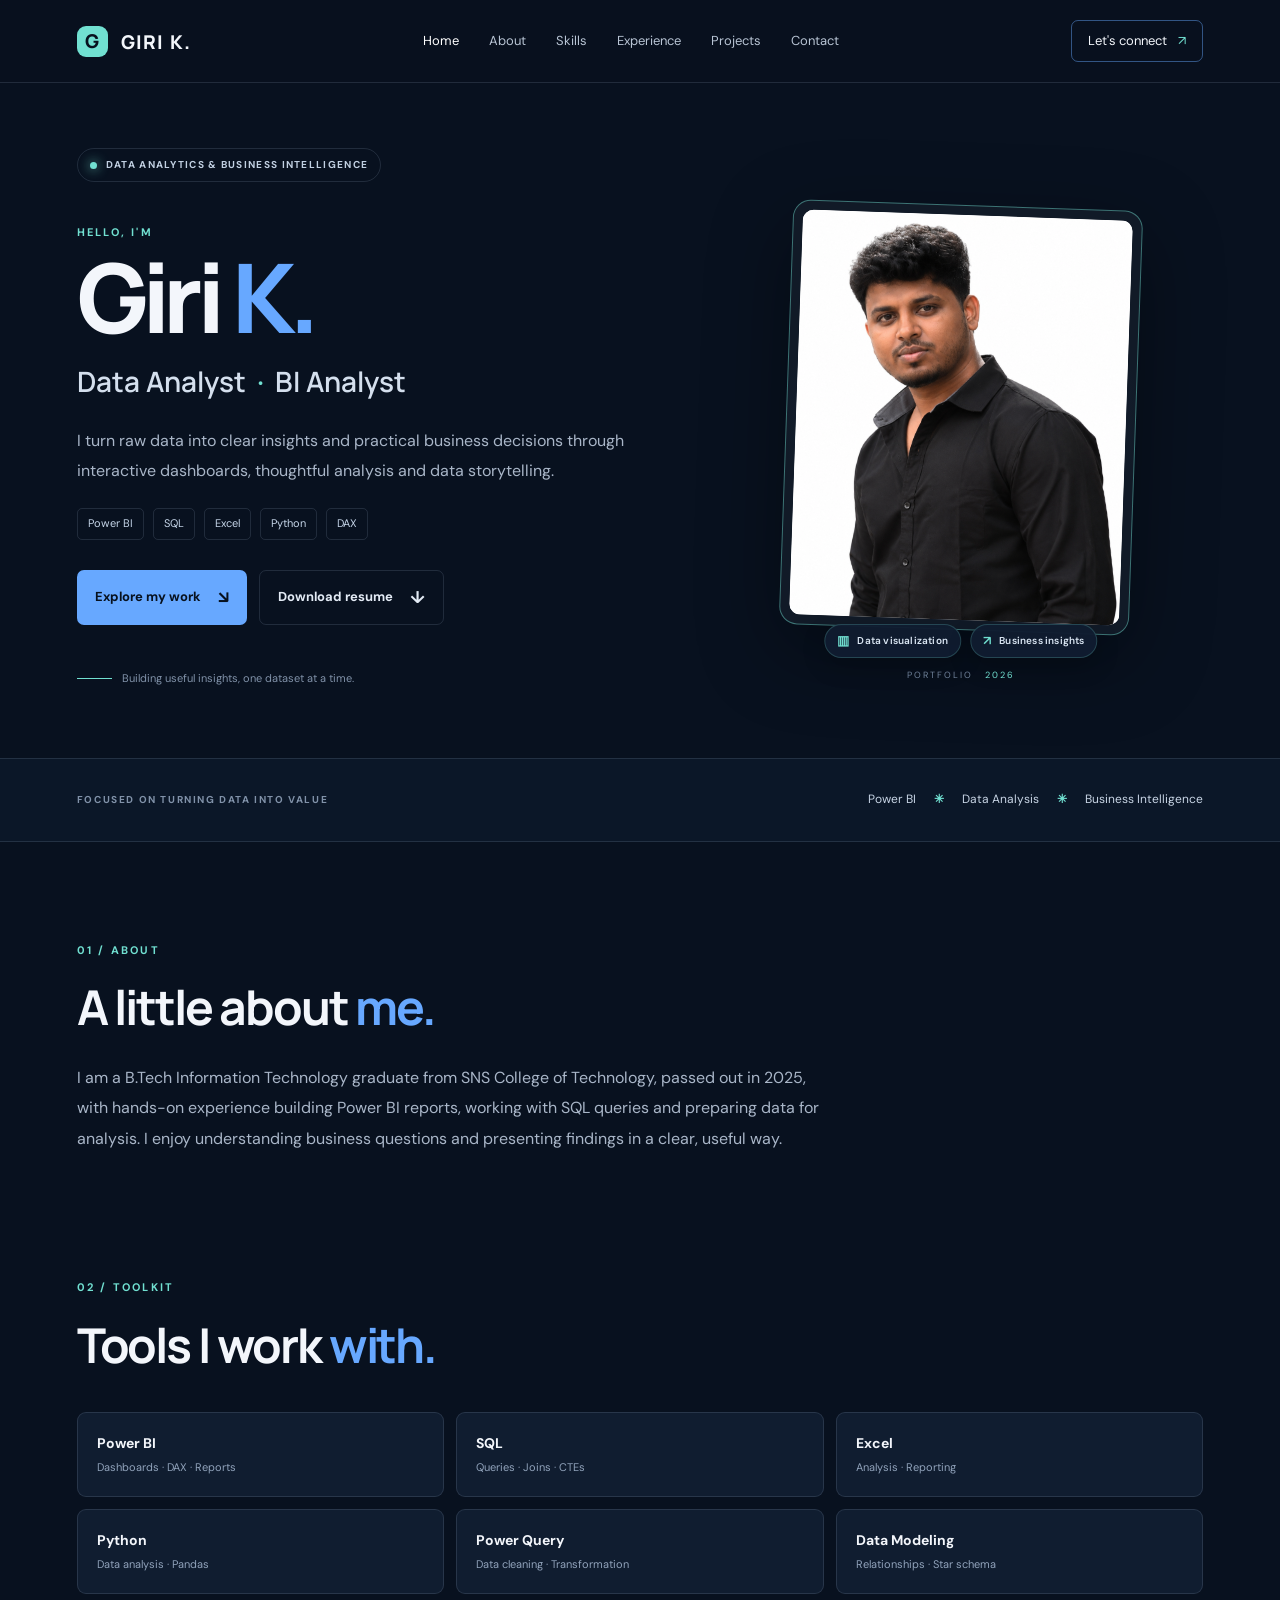
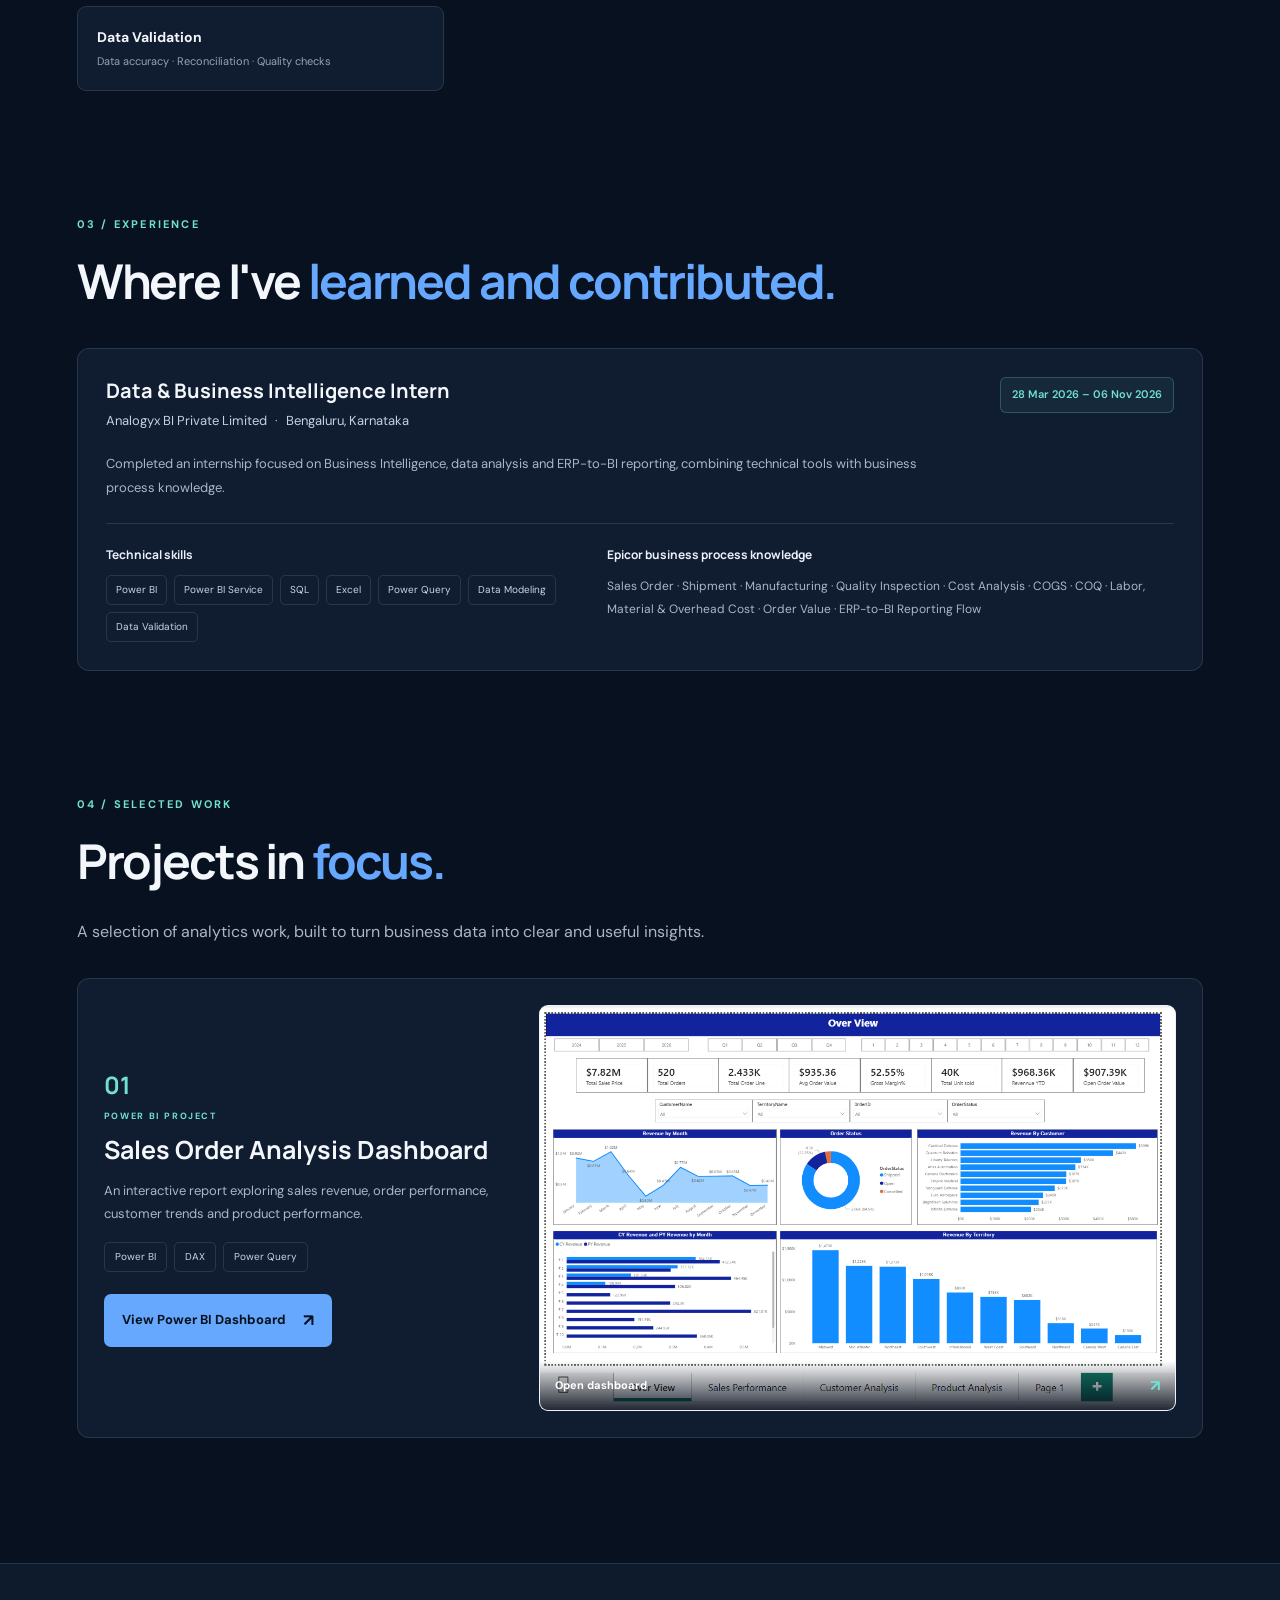
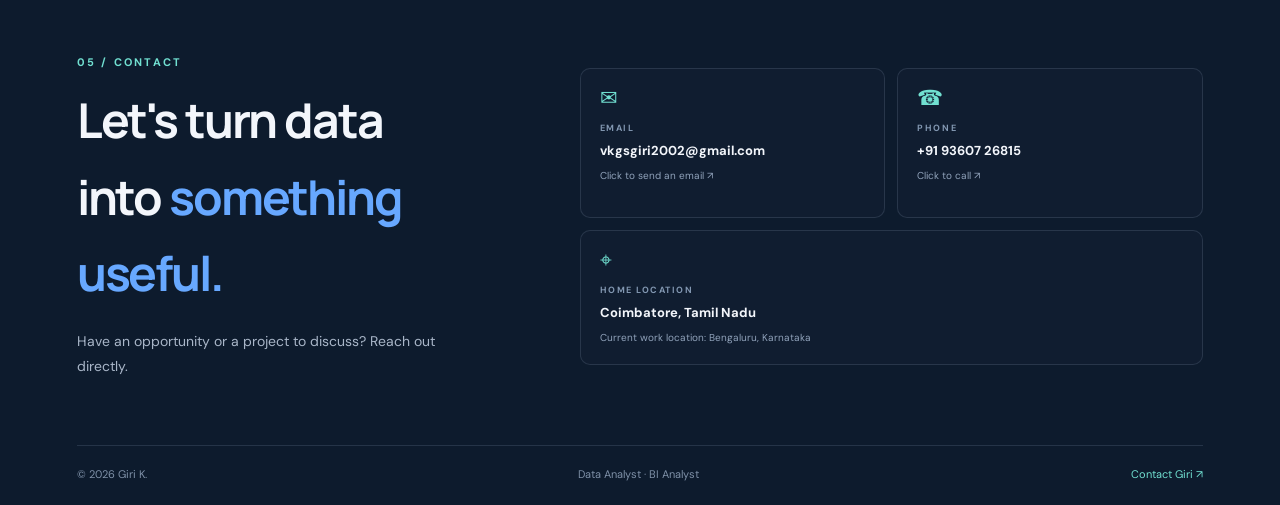
==== index.html @ 34b18a04 "Add files via upload" ====
<!DOCTYPE html>
<html lang="en">
<head>
  <meta charset="UTF-8">
  <meta name="viewport" content="width=device-width, initial-scale=1.0">
  <meta name="description" content="Giri K. — Data Analyst and BI Analyst portfolio featuring Power BI, SQL, Excel and data analytics projects.">
  <title>Giri K. | Data Analyst & BI Analyst</title>
  <link rel="preconnect" href="https://fonts.googleapis.com">
  <link rel="preconnect" href="https://fonts.gstatic.com" crossorigin>
  <link href="https://fonts.googleapis.com/css2?family=DM+Sans:wght@400;500;600;700&family=Manrope:wght@400;500;600;700;800&display=swap" rel="stylesheet">
  <link rel="stylesheet" href="style.css">
</head>
<body>
  <header class="site-header">
    <nav class="nav container" aria-label="Main navigation">
      <a class="brand" href="#home" aria-label="Giri K home"><span>G</span> GIRI K.</a>
      <div class="nav-links">
        <a class="active" href="#home">Home</a>
        <a href="#about">About</a>
        <a href="#skills">Skills</a>
        <a href="#experience">Experience</a>
        <a href="#projects">Projects</a>
        <a href="#contact">Contact</a>
      </div>
      <a class="nav-cta" href="#contact">Let's connect <span>↗</span></a>
    </nav>
  </header>

  <main>
    <section class="hero container" id="home">
      <div class="hero-copy">
        <div class="availability"><span class="status-dot"></span> DATA ANALYTICS & BUSINESS INTELLIGENCE</div>
        <p class="eyebrow">HELLO, I'M</p>
        <h1>Giri <span>K.</span></h1>
        <h2>Data Analyst <i>·</i> BI Analyst</h2>
        <p class="hero-description">
          I turn raw data into clear insights and practical business decisions
          through interactive dashboards, thoughtful analysis and data storytelling.
        </p>
        <div class="hero-tags" aria-label="Core skills">
          <span>Power BI</span><span>SQL</span><span>Excel</span><span>Python</span><span>DAX</span>
        </div>
        <div class="hero-actions">
          <a class="button button-primary" href="#projects">Explore my work <span>↘</span></a>
          <a class="button button-secondary" href="resume/Giri_K_Data_Analyst_Resume.pdf" download>Download resume <span>↓</span></a>
        </div>
        <div class="hero-footnote">
          <span class="footnote-line"></span>
          <span>Building useful insights, one dataset at a time.</span>
        </div>
      </div>

      <div class="hero-visual">
        <div class="visual-glow"></div>
        <div class="photo-frame">
          <img src="images/giri.png" alt="Portrait of Giri K.">
        </div>
        <div class="visual-highlights" aria-label="Portfolio focus areas">
          <span class="highlight-chip"><span class="highlight-mark">▥</span> Data visualization</span>
          <span class="highlight-chip"><span class="highlight-mark">↗</span> Business insights</span>
        </div>
        <div class="visual-caption">PORTFOLIO <span>2026</span></div>
      </div>
    </section>

    <section class="intro-strip">
      <div class="container strip-inner">
        <p>FOCUSED ON TURNING DATA INTO VALUE</p>
        <div><span>Power BI</span><b>✳</b><span>Data Analysis</span><b>✳</b><span>Business Intelligence</span></div>
      </div>
    </section>

    <section class="content-section container" id="about">
      <p class="section-kicker">01 / ABOUT</p>
      <h2>A little about <span>me.</span></h2>
      <p class="section-lead">I am a B.Tech Information Technology graduate from SNS College of Technology, passed out in 2025, with hands-on experience building Power BI reports, working with SQL queries and preparing data for analysis. I enjoy understanding business questions and presenting findings in a clear, useful way.</p>
    </section>

    <section class="content-section container" id="skills">
      <p class="section-kicker">02 / TOOLKIT</p>
      <h2>Tools I work <span>with.</span></h2>
      <div class="skill-grid">
        <div class="skill-item"><strong>Power BI</strong><small>Dashboards · DAX · Reports</small></div>
        <div class="skill-item"><strong>SQL</strong><small>Queries · Joins · CTEs</small></div>
        <div class="skill-item"><strong>Excel</strong><small>Analysis · Reporting</small></div>
        <div class="skill-item"><strong>Python</strong><small>Data analysis · Pandas</small></div>
        <div class="skill-item"><strong>Power Query</strong><small>Data cleaning · Transformation</small></div>
        <div class="skill-item"><strong>Data Modeling</strong><small>Relationships · Star schema</small></div>
        <div class="skill-item"><strong>Data Validation</strong><small>Data accuracy · Reconciliation · Quality checks</small></div>
      </div>
    </section>

    <section class="content-section container" id="experience">
      <p class="section-kicker">03 / EXPERIENCE</p>
      <h2>Where I've <span>learned and contributed.</span></h2>
      <article class="experience-card">
        <div class="experience-topline">
          <div>
            <h3>Data &amp; Business Intelligence Intern</h3>
            <p class="experience-company">Analogyx BI Private Limited <span>·</span> Bengaluru, Karnataka</p>
          </div>
          <span class="experience-period">28 Mar 2026 – 06 Nov 2026</span>
        </div>
        <p class="experience-summary">Completed an internship focused on Business Intelligence, data analysis and ERP-to-BI reporting, combining technical tools with business process knowledge.</p>
        <div class="experience-columns">
          <div>
            <h4>Technical skills</h4>
            <div class="experience-tags">
              <span>Power BI</span><span>Power BI Service</span><span>SQL</span><span>Excel</span><span>Power Query</span><span>Data Modeling</span><span>Data Validation</span>
            </div>
          </div>
          <div>
            <h4>Epicor business process knowledge</h4>
            <p class="experience-processes">Sales Order · Shipment · Manufacturing · Quality Inspection · Cost Analysis · COGS · COQ · Labor, Material &amp; Overhead Cost · Order Value · ERP-to-BI Reporting Flow</p>
          </div>
        </div>
      </article>
    </section>

    <section class="content-section container" id="projects">
      <p class="section-kicker">04 / SELECTED WORK</p>
      <h2>Projects in <span>focus.</span></h2>
      <p class="section-lead">A selection of analytics work, built to turn business data into clear and useful insights.</p>
      <article class="project-feature">
        <div class="project-feature-copy">
          <div class="project-number">01</div>
          <p class="project-type">POWER BI PROJECT</p>
          <h3>Sales Order Analysis Dashboard</h3>
          <p class="project-description">An interactive report exploring sales revenue, order performance, customer trends and product performance.</p>
          <div class="project-tools">
            <span>Power BI</span><span>DAX</span><span>Power Query</span>
          </div>
          <a class="button button-primary project-view-link" href="https://app.powerbi.com/links/7Fq2mDviRM?ctid=79bf2592-3f02-441c-97cf-c85861d8311c&pbi_source=linkShare&bookmarkGuid=4b31fffd-d233-483e-bc45-2722d0c9060a" target="_blank" rel="noopener noreferrer">
            View Power BI Dashboard <span>↗</span>
          </a>
        </div>
        <a class="project-preview" href="https://app.powerbi.com/links/7Fq2mDviRM?ctid=79bf2592-3f02-441c-97cf-c85861d8311c&pbi_source=linkShare&bookmarkGuid=4b31fffd-d233-483e-bc45-2722d0c9060a" target="_blank" rel="noopener noreferrer" aria-label="Open Sales Order Analysis Power BI dashboard">
          <img src="images/sales-order-dashboard.png" alt="Preview of the Sales Order Analysis Power BI dashboard">
          <span class="preview-overlay">Open dashboard <span>↗</span></span>
        </a>
      </article>
    </section>

    <section class="contact-section" id="contact">
      <div class="container contact-inner">
        <div class="contact-heading">
          <p class="section-kicker">05 / CONTACT</p>
          <h2>Let's turn data<br>into <span>something useful.</span></h2>
          <p class="contact-intro">Have an opportunity or a project to discuss? Reach out directly.</p>
        </div>
        <div class="contact-grid">
          <a class="contact-card" href="mailto:vkgsgiri2002@gmail.com">
            <span class="contact-icon">✉</span>
            <span class="contact-label">EMAIL</span>
            <strong>vkgsgiri2002@gmail.com</strong>
            <small>Click to send an email ↗</small>
          </a>
          <a class="contact-card" href="tel:+919360726815">
            <span class="contact-icon">☎</span>
            <span class="contact-label">PHONE</span>
            <strong>+91 93607 26815</strong>
            <small>Click to call ↗</small>
          </a>
          <div class="contact-card location-card">
            <span class="contact-icon">⌖</span>
            <span class="contact-label">HOME LOCATION</span>
            <strong>Coimbatore, Tamil Nadu</strong>
            <small>Current work location: Bengaluru, Karnataka</small>
          </div>
        </div>
      </div>
      <footer class="container footer">
        <span>© 2026 Giri K.</span>
        <span>Data Analyst · BI Analyst</span>
        <a href="mailto:vkgsgiri2002@gmail.com">Contact Giri ↗</a>
      </footer>
    </section>
  </main>
  <script src="script.js"></script>
</body>
</html>
---- style.css ----
* { margin: 0; padding: 0; box-sizing: border-box; }
:root {
  --bg: #08111f; --panel: #101d30; --text: #f3f6fb; --muted: #a9b6c8;
  --blue: #67a8ff; --cyan: #71e0d1; --line: rgba(181,202,231,.14);
}
html { scroll-behavior: smooth; }
body { font-family: "DM Sans", sans-serif; background: var(--bg); color: var(--text); line-height: 1.6; }
a { color: inherit; text-decoration: none; }
.container { width: min(1160px, 88%); margin: 0 auto; }
.site-header { border-bottom: 1px solid var(--line); background: rgba(8,17,31,.92); position: relative; z-index: 5; }
.nav { min-height: 82px; display: flex; align-items: center; justify-content: space-between; gap: 24px; }
.brand { font: 800 19px "Manrope", sans-serif; letter-spacing: .06em; white-space: nowrap; }
.brand span { display: inline-grid; place-items: center; width: 31px; height: 31px; margin-right: 8px; border-radius: 9px; color: #07111e; background: var(--cyan); }
.nav-links { display: flex; gap: 30px; align-items: center; }
.nav-links a { color: #b8c4d4; font-size: 13px; transition: color .2s; }
.nav-links a:hover, .nav-links .active { color: white; }
.nav-cta { border: 1px solid rgba(103,168,255,.45); padding: 10px 16px; border-radius: 7px; font-size: 13px; }
.nav-cta span { color: var(--cyan); margin-left: 8px; }
.hero { min-height: 650px; display: grid; grid-template-columns: 1.1fr .9fr; align-items: center; gap: 50px; padding-top: 65px; padding-bottom: 70px; }
.availability { display: inline-flex; align-items: center; gap: 9px; border: 1px solid var(--line); color: #c1d0e2; padding: 8px 12px; border-radius: 30px; font-size: 10px; letter-spacing: .13em; font-weight: 700; }
.status-dot { width: 7px; height: 7px; border-radius: 50%; background: var(--cyan); box-shadow: 0 0 12px var(--cyan); }
.eyebrow, .section-kicker { color: var(--cyan); font-size: 11px; font-weight: 700; letter-spacing: .2em; }
.eyebrow { margin-top: 42px; margin-bottom: 4px; }
h1, h2, h3 { font-family: "Manrope", sans-serif; }
.hero h1 { font-size: clamp(58px, 8vw, 96px); line-height: 1.06; letter-spacing: -.065em; font-weight: 800; }
.hero h1 span, .content-section h2 span, .contact-inner h2 span { color: var(--blue); }
.hero-copy > h2 { color: #d4dfed; font-size: clamp(20px, 2.6vw, 28px); font-weight: 600; margin-top: 12px; }
.hero-copy > h2 i { color: var(--cyan); font-style: normal; padding: 0 5px; }
.hero-description { max-width: 550px; color: var(--muted); font-size: 16px; margin-top: 22px; line-height: 1.85; }
.hero-tags { display: flex; flex-wrap: wrap; gap: 9px; margin-top: 23px; }
.hero-tags span, .project-tools span { color: #c5d5e8; border: 1px solid var(--line); border-radius: 5px; padding: 6px 10px; font-size: 11px; }
.hero-actions { display: flex; flex-wrap: wrap; gap: 12px; margin-top: 30px; }
.button { display: inline-flex; align-items: center; gap: 17px; padding: 13px 18px; border-radius: 7px; font-size: 13px; font-weight: 700; transition: transform .2s, background .2s; }
.button:hover { transform: translateY(-2px); }
.button-primary { background: var(--blue); color: #07111e; }
.button-primary:hover { background: #8bbcff; }
.button-secondary { border: 1px solid var(--line); color: #e3ebf5; }
.button span { font-size: 17px; }
.hero-footnote { display: flex; align-items: center; gap: 10px; color: #8192a9; font-size: 11px; margin-top: 45px; }
.footnote-line { width: 35px; height: 1px; background: var(--cyan); }
.hero-visual { min-height: 480px; position: relative; display: grid; place-items: center; }
.visual-glow { position: absolute; width: 360px; height: 360px; border-radius: 50%; background: radial-gradient(circle, rgba(54,125,210,.25), rgba(54,125,210,0) 70%); }
.photo-frame { position: relative; width: min(350px, 75%); height: 425px; border: 1px solid rgba(113,224,209,.45); border-radius: 18px; padding: 9px; background: rgba(255,255,255,.04); box-shadow: 0 25px 80px rgba(0,0,0,.38); transform: rotate(2deg); }
.photo-frame img { width: 100%; height: 100%; object-fit: cover; object-position: center top; border-radius: 11px; display: block; background: white; }
.floating-card { position: absolute; display: flex; align-items: center; gap: 11px; padding: 13px 15px; border: 1px solid rgba(174,201,233,.2); border-radius: 10px; background: #122239; box-shadow: 0 15px 40px rgba(0,0,0,.3); }
.floating-card strong, .floating-card small { display: block; }
.floating-card strong { font-size: 11px; }
.floating-card small { color: #91a3bb; font-size: 9px; margin-top: 2px; }
.card-top { top: 66px; left: -2px; }
.card-bottom { right: -5px; bottom: 65px; }
.mini-icon { color: var(--cyan); font-size: 24px; }
.mini-bars { height: 28px; display: flex; align-items: end; gap: 3px; }
.mini-bars i { width: 5px; border-radius: 2px; background: var(--cyan); }
.mini-bars i:nth-child(1) { height: 12px; }.mini-bars i:nth-child(2) { height: 20px; }.mini-bars i:nth-child(3) { height: 16px; }.mini-bars i:nth-child(4) { height: 27px; }
.visual-caption { position: absolute; bottom: 8px; color: #71839b; font-size: 9px; letter-spacing: .22em; }
.visual-caption span { color: var(--cyan); margin-left: 8px; }
.intro-strip { border-top: 1px solid var(--line); border-bottom: 1px solid var(--line); background: #0b1728; }
.strip-inner { min-height: 82px; display: flex; justify-content: space-between; align-items: center; gap: 20px; }
.strip-inner p { color: #8192a9; font-size: 10px; letter-spacing: .16em; font-weight: 700; }
.strip-inner div { display: flex; align-items: center; gap: 18px; color: #c8d5e5; font-size: 12px; }
.strip-inner b { color: var(--cyan); font-size: 12px; }
.content-section { padding-top: 100px; padding-bottom: 25px; }
.content-section h2, .contact-inner h2 { font-size: clamp(32px, 4vw, 48px); letter-spacing: -.045em; margin-top: 10px; }
.section-lead { color: var(--muted); max-width: 760px; margin-top: 17px; line-height: 1.9; }
.skill-grid { display: grid; grid-template-columns: repeat(3, 1fr); gap: 12px; margin-top: 28px; }
.skill-item { background: var(--panel); border: 1px solid var(--line); border-radius: 9px; padding: 19px; }
.skill-item strong, .skill-item small { display: block; }
.skill-item strong { font-size: 14px; }.skill-item small { color: #91a3bb; font-size: 11px; margin-top: 5px; }
.project-placeholder { display: grid; grid-template-columns: 55px 1fr 30px; align-items: center; gap: 18px; margin-top: 28px; padding: 24px; background: var(--panel); border: 1px solid var(--line); border-radius: 11px; }
.project-number { color: var(--cyan); font: 700 22px "Manrope"; }
.project-placeholder h3 { font-size: 18px; }.project-placeholder p { color: var(--muted); font-size: 13px; margin-top: 7px; }
.project-tools { display: flex; flex-wrap: wrap; gap: 7px; margin-top: 14px; }.project-tools span { font-size: 10px; }
.project-arrow { color: var(--cyan); font-size: 24px; }
.contact-section { margin-top: 100px; background: #0d1b2d; border-top: 1px solid var(--line); }
.contact-inner { min-height: 260px; display: flex; justify-content: space-between; align-items: center; gap: 25px; }
.footer { display: flex; justify-content: space-between; border-top: 1px solid var(--line); padding-top: 20px; padding-bottom: 22px; color: #7f91a8; font-size: 11px; }
@media (max-width: 800px) {
  .nav { flex-wrap: wrap; padding-top: 17px; padding-bottom: 17px; }
  .nav-links { order: 3; width: 100%; justify-content: space-between; gap: 12px; }
  .nav-links a { font-size: 12px; }
  .hero { grid-template-columns: 1fr; padding-top: 48px; gap: 15px; }
  .hero-visual { min-height: 450px; }
  .card-top { left: 3%; }.card-bottom { right: 2%; }
  .strip-inner { align-items: flex-start; flex-direction: column; justify-content: center; padding-top: 18px; padding-bottom: 18px; }
  .strip-inner div { flex-wrap: wrap; gap: 10px; }
  .skill-grid { grid-template-columns: repeat(2, 1fr); }
  .contact-inner { align-items: flex-start; flex-direction: column; justify-content: center; padding-top: 55px; padding-bottom: 55px; }
}
@media (max-width: 480px) {
  .container { width: 90%; }
  .nav-cta { display: none; }
  .hero h1 { font-size: 58px; }
  .hero-visual { min-height: 390px; }
  .photo-frame { height: 350px; width: 72%; }
  .floating-card { padding: 10px; }
  .card-top { top: 30px; }.card-bottom { bottom: 35px; }
  .skill-grid { grid-template-columns: 1fr; }
  .project-placeholder { grid-template-columns: 35px 1fr; padding: 17px; }
  .project-arrow { display: none; }
  .footer { gap: 10px; flex-direction: column; }
}

.project-view-link { margin-top: 18px; }
.access-note { color: #91a3bb; font-size: 10px; margin-top: 9px; }
.project-arrow { text-decoration: none; }

/* Cleaner profile highlights: small, balanced chips below the portrait */
.floating-card, .card-top, .card-bottom, .mini-icon, .mini-bars { display: none; }
.visual-highlights {
  position: absolute;
  left: 50%;
  bottom: 0;
  transform: translateX(-50%);
  display: flex;
  justify-content: center;
  flex-wrap: wrap;
  gap: 9px;
  width: max-content;
  max-width: 100%;
}
.highlight-chip {
  display: inline-flex;
  align-items: center;
  gap: 8px;
  padding: 8px 12px;
  border: 1px solid rgba(113,224,209,.22);
  border-radius: 999px;
  background: rgba(16,29,48,.96);
  color: #dce8f5;
  font-size: 10px;
  font-weight: 600;
  letter-spacing: .02em;
  box-shadow: 0 8px 24px rgba(0,0,0,.18);
  white-space: nowrap;
}
.highlight-mark { color: var(--cyan); font-size: 13px; line-height: 1; }
.visual-caption { bottom: -25px; }
@media (max-width: 800px) {
  .hero-visual { padding-bottom: 38px; }
  .visual-highlights { bottom: 2px; }
  .visual-caption { bottom: -25px; }
}
@media (max-width: 480px) {
  .visual-highlights { gap: 6px; }
  .highlight-chip { font-size: 9px; padding: 7px 9px; }
}


/* Contact details: prominent, directly actionable contact options */
.contact-section { padding-top: 18px; }
.contact-inner {
  min-height: auto;
  display: grid;
  grid-template-columns: .85fr 1.15fr;
  align-items: center;
  gap: 42px;
  padding-top: 72px;
  padding-bottom: 65px;
}
.contact-intro { color: var(--muted); font-size: 14px; line-height: 1.8; margin-top: 17px; max-width: 360px; }
.contact-grid { display: grid; grid-template-columns: 1fr 1fr; gap: 12px; }
.contact-card {
  display: flex;
  flex-direction: column;
  align-items: flex-start;
  min-width: 0;
  min-height: 150px;
  padding: 19px;
  background: var(--panel);
  border: 1px solid var(--line);
  border-radius: 10px;
  transition: border-color .2s, transform .2s, background .2s;
}
.contact-card:hover { border-color: rgba(113,224,209,.55); transform: translateY(-3px); background: #14243a; }
.contact-icon { color: var(--cyan); font-size: 21px; line-height: 1; margin-bottom: 12px; }
.contact-label { color: #8297b1; font-size: 9px; font-weight: 700; letter-spacing: .17em; }
.contact-card strong { color: var(--text); font-size: 13px; overflow-wrap: anywhere; margin-top: 5px; }
.contact-card small { color: #91a3bb; font-size: 10px; margin-top: 7px; line-height: 1.5; }
.location-card { grid-column: 1 / -1; min-height: 125px; }
.footer a { color: var(--cyan); }
@media (max-width: 800px) {
  .contact-inner { grid-template-columns: 1fr; gap: 28px; }
}
@media (max-width: 480px) {
  .contact-grid { grid-template-columns: 1fr; }
  .location-card { grid-column: auto; }
  .contact-card { min-height: 130px; }
}

/* Internship experience section */
.experience-card { margin-top:28px; padding:28px; background:var(--panel); border:1px solid var(--line); border-radius:12px; }
.experience-topline { display:flex; align-items:flex-start; justify-content:space-between; gap:20px; }
.experience-topline h3 { font-size:20px; line-height:1.35; }
.experience-company { color:#c3d1e2; font-size:13px; margin-top:7px; }
.experience-company span { color:var(--cyan); padding:0 5px; }
.experience-period { flex:0 0 auto; color:var(--cyan); border:1px solid rgba(113,224,209,.25); background:rgba(113,224,209,.06); border-radius:6px; padding:8px 11px; font-size:11px; font-weight:600; }
.experience-summary { color:var(--muted); font-size:13px; line-height:1.85; max-width:850px; margin-top:20px; }
.experience-columns { display:grid; grid-template-columns:1fr 1.2fr; gap:28px; border-top:1px solid var(--line); margin-top:23px; padding-top:22px; }
.experience-columns h4 { color:#eaf1fa; font:700 12px "Manrope",sans-serif; margin-bottom:12px; }
.experience-tags { display:flex; flex-wrap:wrap; gap:7px; }
.experience-tags span { color:#c5d5e8; border:1px solid var(--line); border-radius:5px; padding:6px 9px; font-size:10px; }
.experience-processes { color:var(--muted); font-size:12px; line-height:1.9; }
@media(max-width:700px) { .experience-card{padding:20px;} .experience-topline{flex-direction:column;} .experience-period{white-space:normal;} .experience-columns{grid-template-columns:1fr;gap:20px;} }

/* Featured Power BI project with dashboard preview on the right */
.project-feature {
  display: grid;
  grid-template-columns: minmax(280px, .78fr) minmax(0, 1.22fr);
  align-items: stretch;
  gap: 28px;
  margin-top: 30px;
  padding: 26px;
  background: var(--panel);
  border: 1px solid var(--line);
  border-radius: 12px;
}
.project-feature-copy { display: flex; flex-direction: column; align-items: flex-start; justify-content: center; min-width: 0; }
.project-feature-copy .project-number { font-size: 24px; margin-bottom: 8px; }
.project-type { color: var(--cyan); font-size: 9px; font-weight: 700; letter-spacing: .18em; margin-bottom: 9px; }
.project-feature-copy h3 { font-size: clamp(19px, 2vw, 25px); line-height: 1.35; }
.project-description { color: var(--muted); font-size: 13px; line-height: 1.8; margin-top: 12px; }
.project-feature .project-tools { margin-top: 17px; }
.project-view-link { margin-top: 22px; }
.project-preview {
  position: relative;
  display: block;
  min-width: 0;
  overflow: hidden;
  align-self: center;
  border: 1px solid rgba(174,201,233,.22);
  border-radius: 9px;
  background: #fff;
}
.project-preview img {
  display: block;
  width: 100%;
  aspect-ratio: 1.57 / 1;
  object-fit: cover;
  object-position: center;
  transition: transform .35s ease;
}
.project-preview:hover img { transform: scale(1.035); }
.preview-overlay {
  position: absolute;
  inset: auto 0 0 0;
  display: flex;
  justify-content: space-between;
  align-items: center;
  padding: 12px 15px;
  color: #fff;
  font-size: 11px;
  font-weight: 700;
  background: linear-gradient(transparent, rgba(4,12,25,.88));
}
.preview-overlay span { color: var(--cyan); font-size: 16px; }
@media (max-width: 800px) {
  .project-feature { grid-template-columns: 1fr; }
  .project-preview { grid-row: 1; }
}
@media (max-width: 480px) {
  .project-feature { padding: 17px; gap: 22px; }
}
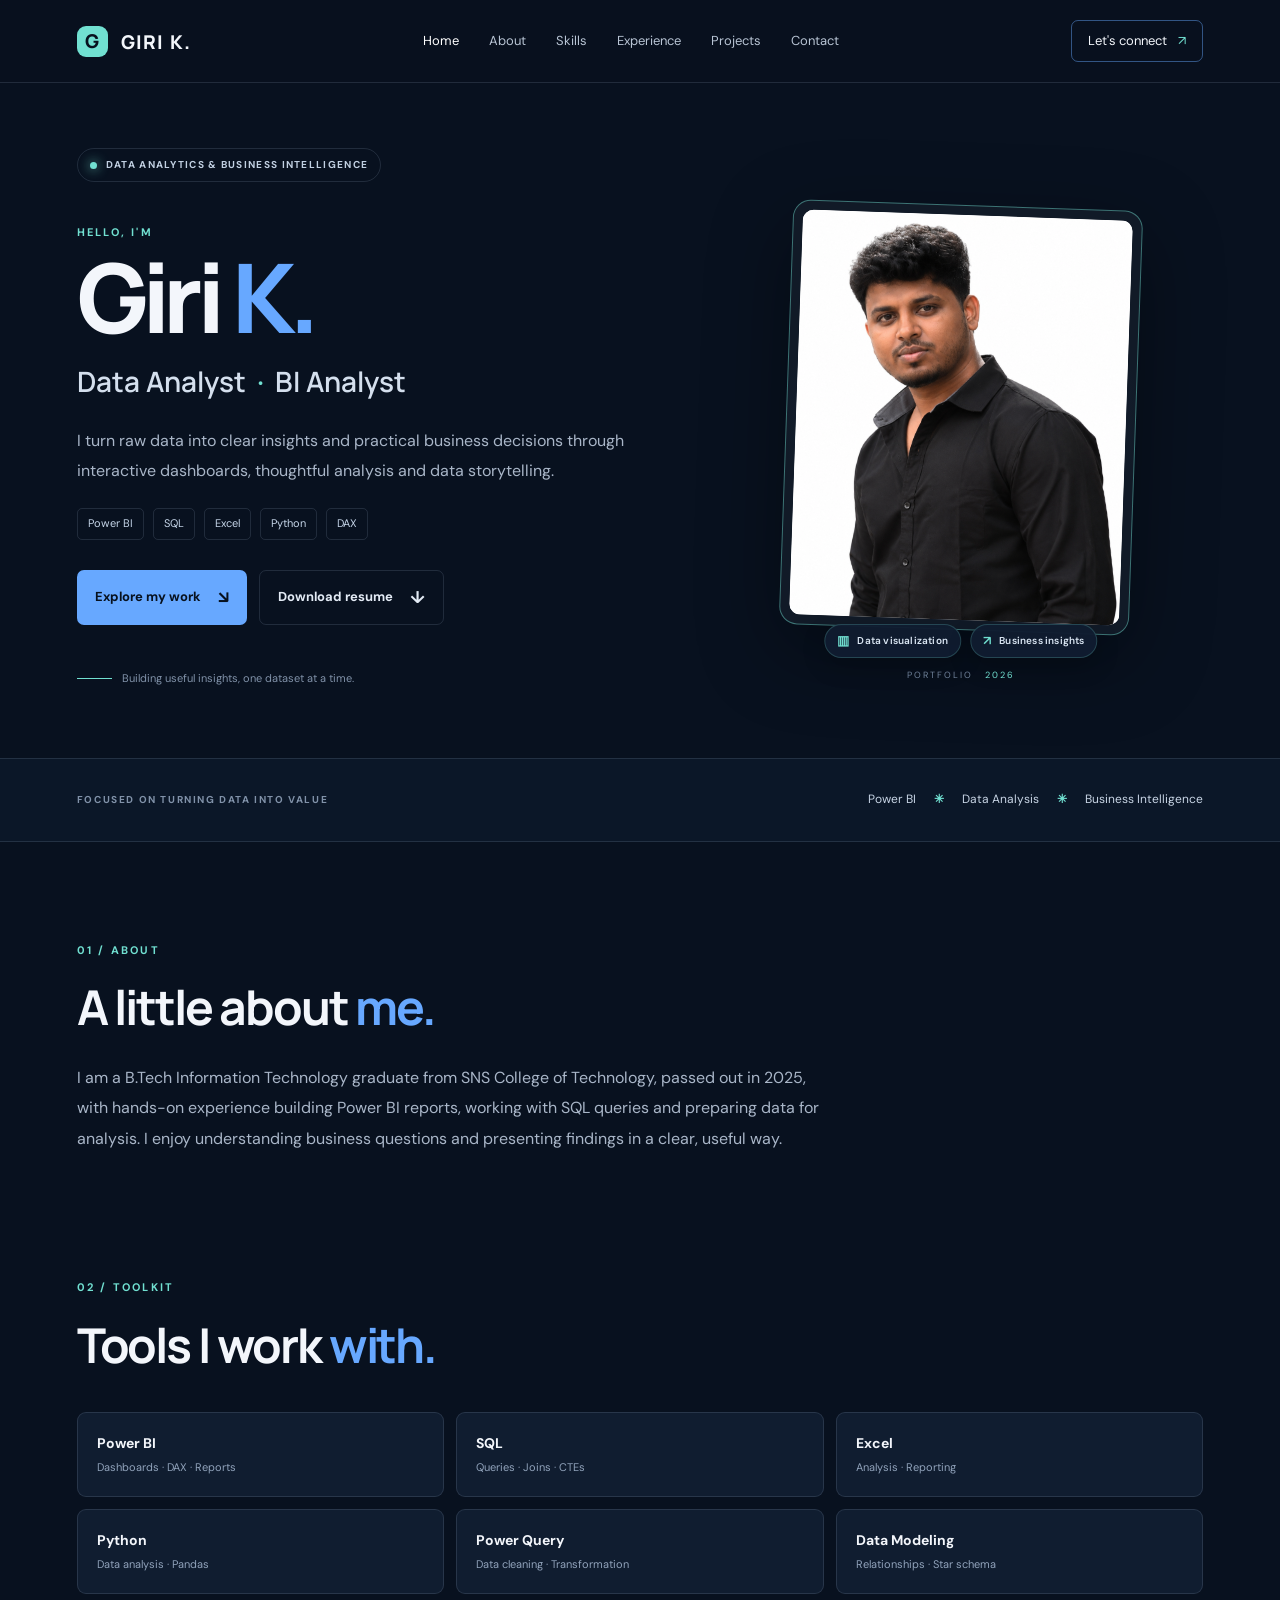
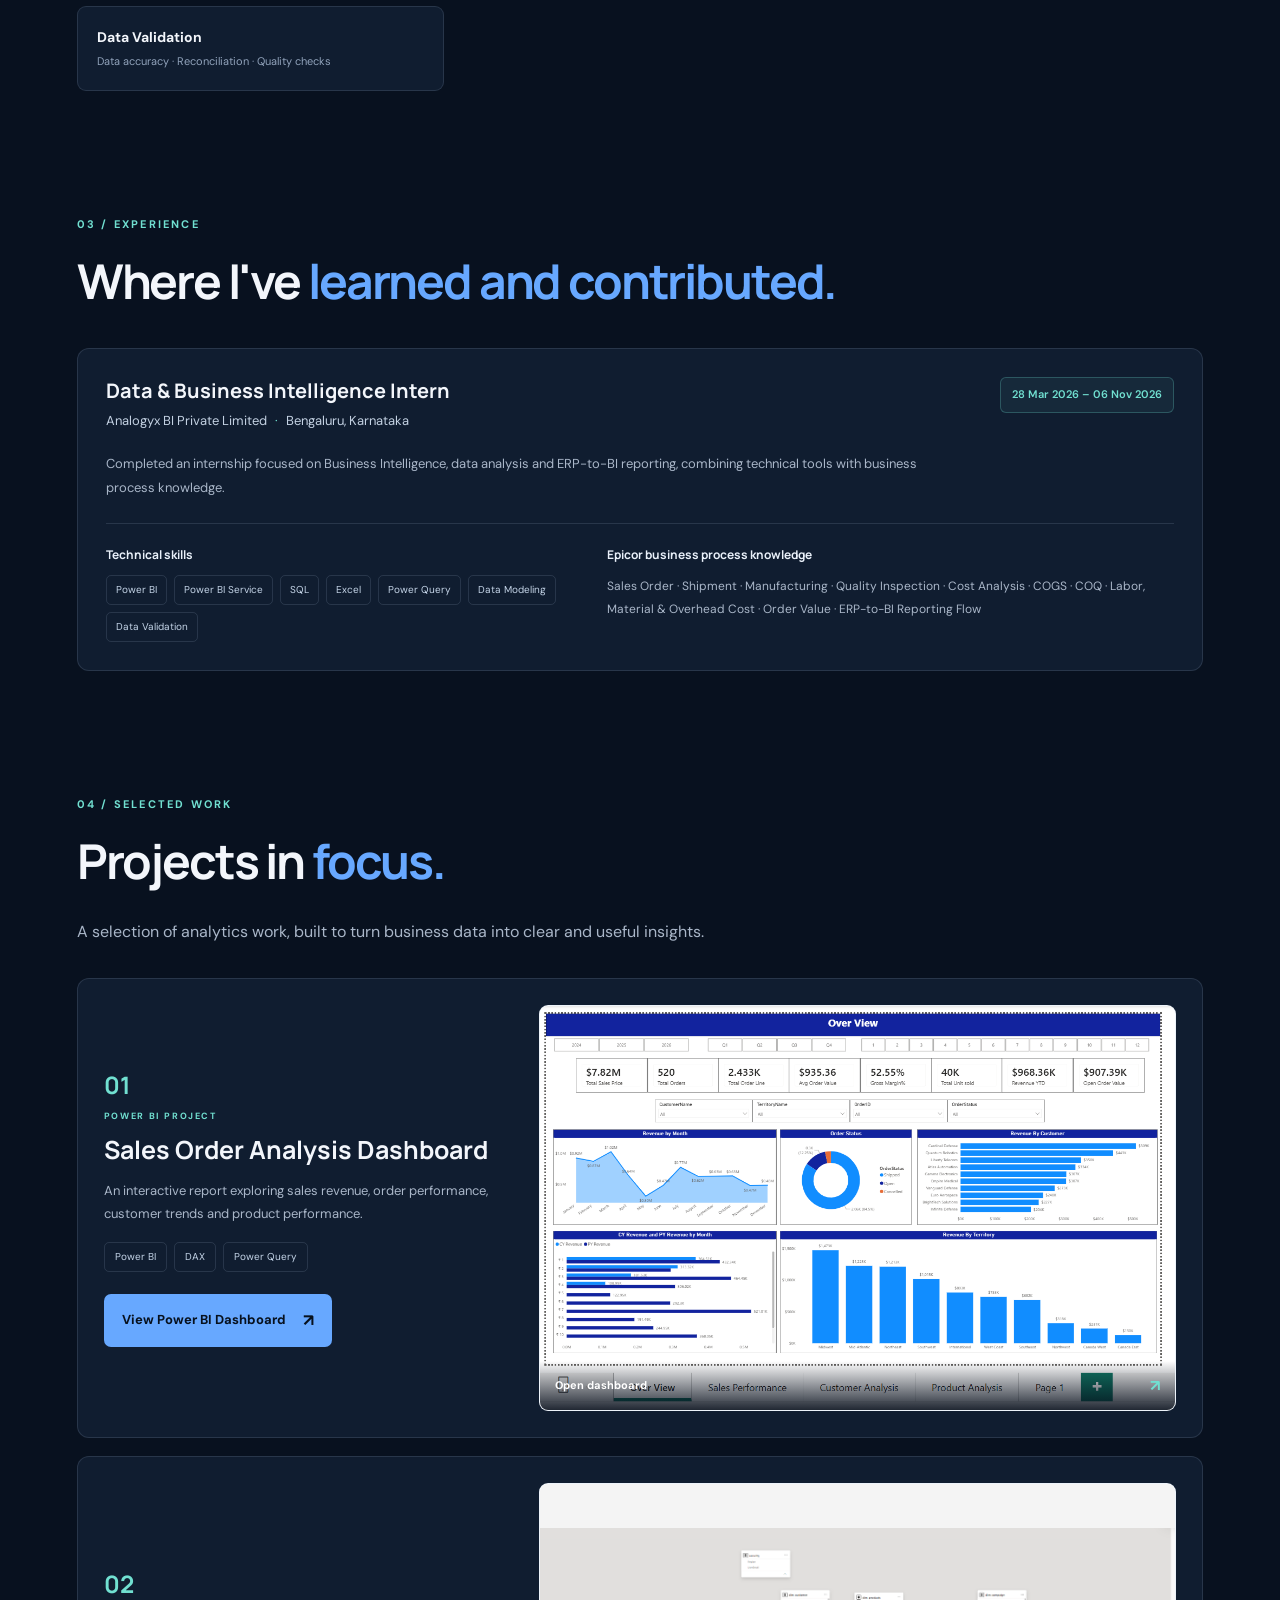
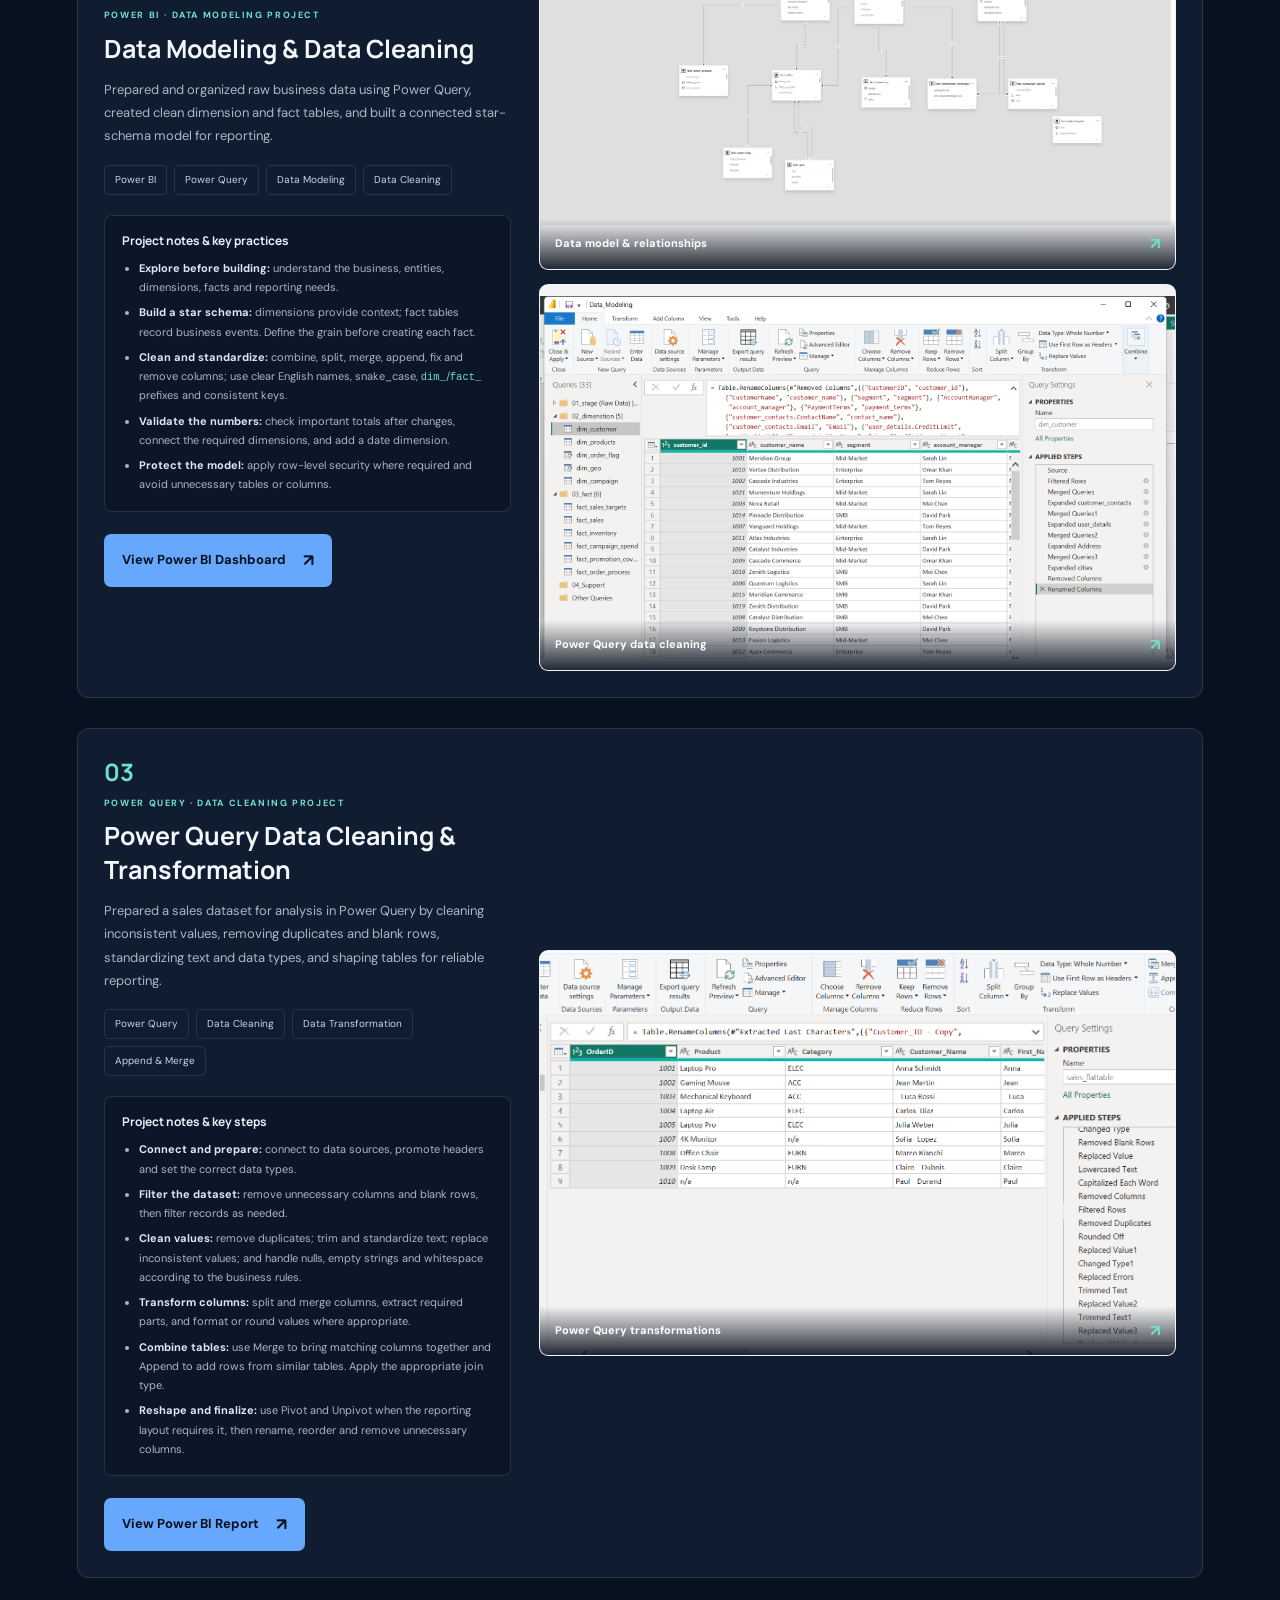
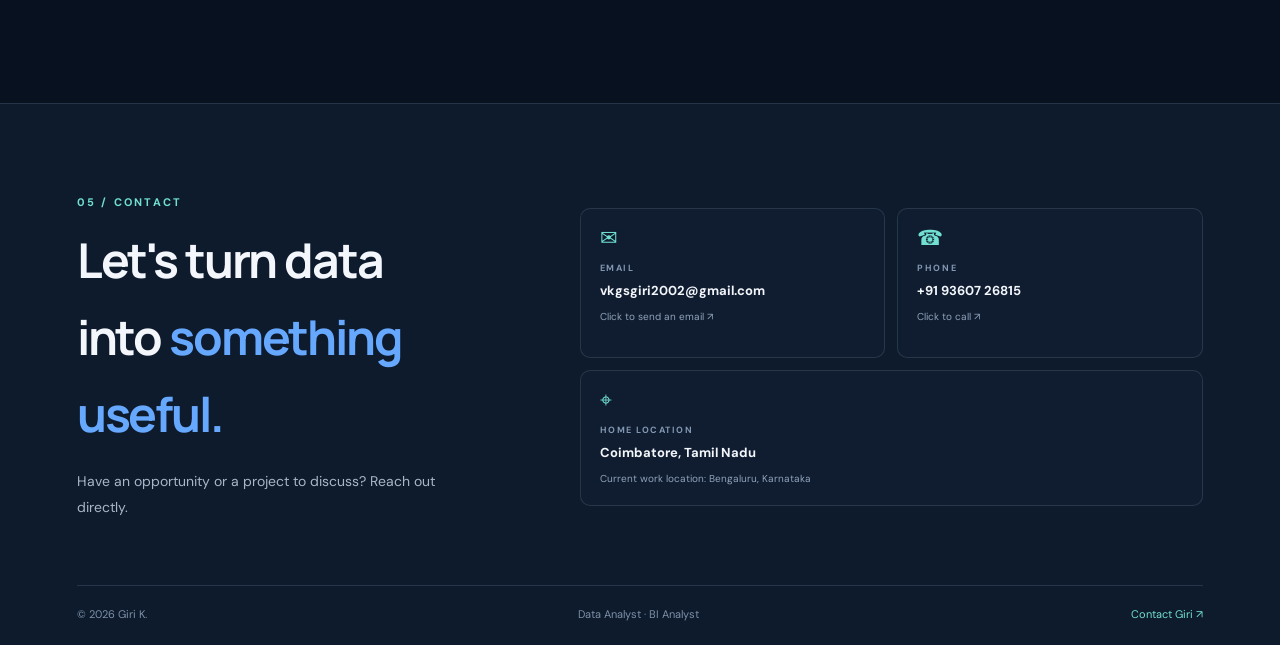
==== commit 128d7c11: "Add files via upload" ====
--- a/index.html
+++ b/index.html
@@ -139,6 +139,71 @@
           <span class="preview-overlay">Open dashboard <span>↗</span></span>
         </a>
       </article>
+
+      <article class="project-feature project-feature-second">
+        <div class="project-feature-copy">
+          <div class="project-number">02</div>
+          <p class="project-type">POWER BI · DATA MODELING PROJECT</p>
+          <h3>Data Modeling &amp; Data Cleaning</h3>
+          <p class="project-description">Prepared and organized raw business data using Power Query, created clean dimension and fact tables, and built a connected star-schema model for reporting.</p>
+          <div class="project-tools">
+            <span>Power BI</span><span>Power Query</span><span>Data Modeling</span><span>Data Cleaning</span>
+          </div>
+          <div class="project-notes">
+            <h4>Project notes &amp; key practices</h4>
+            <ul>
+              <li><strong>Explore before building:</strong> understand the business, entities, dimensions, facts and reporting needs.</li>
+              <li><strong>Build a star schema:</strong> dimensions provide context; fact tables record business events. Define the grain before creating each fact.</li>
+              <li><strong>Clean and standardize:</strong> combine, split, merge, append, fix and remove columns; use clear English names, snake_case, <code>dim_</code>/<code>fact_</code> prefixes and consistent keys.</li>
+              <li><strong>Validate the numbers:</strong> check important totals after changes, connect the required dimensions, and add a date dimension.</li>
+              <li><strong>Protect the model:</strong> apply row-level security where required and avoid unnecessary tables or columns.</li>
+            </ul>
+          </div>
+          <a class="button button-primary project-view-link" href="https://app.powerbi.com/links/5JY7LVm7-6?ctid=79bf2592-3f02-441c-97cf-c85861d8311c&pbi_source=linkShare" target="_blank" rel="noopener noreferrer">
+            View Power BI Dashboard <span>↗</span>
+          </a>
+        </div>
+        <div class="project-image-gallery" aria-label="Data modeling and data cleaning project screenshots">
+          <a class="project-preview" href="https://app.powerbi.com/links/5JY7LVm7-6?ctid=79bf2592-3f02-441c-97cf-c85861d8311c&pbi_source=linkShare" target="_blank" rel="noopener noreferrer" aria-label="Open the Power BI report from the data model screenshot">
+            <img src="images/data-model-relationships.png" alt="Power BI model view showing fact and dimension table relationships">
+            <span class="preview-overlay">Data model &amp; relationships <span>↗</span></span>
+          </a>
+          <a class="project-preview" href="https://app.powerbi.com/links/5JY7LVm7-6?ctid=79bf2592-3f02-441c-97cf-c85861d8311c&pbi_source=linkShare" target="_blank" rel="noopener noreferrer" aria-label="Open the Power BI report from the Power Query screenshot">
+            <img src="images/data-cleaning-power-query.png" alt="Power Query Editor showing data cleaning and column transformation steps">
+            <span class="preview-overlay">Power Query data cleaning <span>↗</span></span>
+          </a>
+        </div>
+      </article>
+
+      <article class="project-feature project-feature-third">
+        <div class="project-feature-copy">
+          <div class="project-number">03</div>
+          <p class="project-type">POWER QUERY · DATA CLEANING PROJECT</p>
+          <h3>Power Query Data Cleaning &amp; Transformation</h3>
+          <p class="project-description">Prepared a sales dataset for analysis in Power Query by cleaning inconsistent values, removing duplicates and blank rows, standardizing text and data types, and shaping tables for reliable reporting.</p>
+          <div class="project-tools">
+            <span>Power Query</span><span>Data Cleaning</span><span>Data Transformation</span><span>Append &amp; Merge</span>
+          </div>
+          <div class="project-notes">
+            <h4>Project notes &amp; key steps</h4>
+            <ul>
+              <li><strong>Connect and prepare:</strong> connect to data sources, promote headers and set the correct data types.</li>
+              <li><strong>Filter the dataset:</strong> remove unnecessary columns and blank rows, then filter records as needed.</li>
+              <li><strong>Clean values:</strong> remove duplicates; trim and standardize text; replace inconsistent values; and handle nulls, empty strings and whitespace according to the business rules.</li>
+              <li><strong>Transform columns:</strong> split and merge columns, extract required parts, and format or round values where appropriate.</li>
+              <li><strong>Combine tables:</strong> use Merge to bring matching columns together and Append to add rows from similar tables. Apply the appropriate join type.</li>
+              <li><strong>Reshape and finalize:</strong> use Pivot and Unpivot when the reporting layout requires it, then rename, reorder and remove unnecessary columns.</li>
+            </ul>
+          </div>
+          <a class="button button-primary project-view-link" href="https://app.powerbi.com/links/1gt4IE82AN?ctid=79bf2592-3f02-441c-97cf-c85861d8311c&amp;pbi_source=linkShare" target="_blank" rel="noopener noreferrer">
+            View Power BI Report <span>↗</span>
+          </a>
+        </div>
+        <a class="project-preview" href="https://app.powerbi.com/links/1gt4IE82AN?ctid=79bf2592-3f02-441c-97cf-c85861d8311c&amp;pbi_source=linkShare" target="_blank" rel="noopener noreferrer" aria-label="Open the Power Query project report">
+          <img src="images/power-query-data-cleaning.png" alt="Power Query Editor showing a sales table and applied data cleaning transformation steps">
+          <span class="preview-overlay">Power Query transformations <span>↗</span></span>
+        </a>
+      </article>
     </section>
 
     <section class="contact-section" id="contact">
--- a/style.css
+++ b/style.css
@@ -260,3 +260,48 @@
 @media (max-width: 480px) {
   .project-feature { padding: 17px; gap: 22px; }
 }
+
+/* Second project: paired screenshots and concise project notes */
+.project-feature-second { margin-top: 18px; }
+.project-notes {
+  width: 100%;
+  margin-top: 20px;
+  padding: 16px 17px;
+  border: 1px solid var(--line);
+  border-radius: 8px;
+  background: rgba(7, 17, 31, .45);
+}
+.project-notes h4 {
+  margin: 0 0 10px;
+  color: #eaf1fa;
+  font: 700 12px "Manrope", sans-serif;
+}
+.project-notes ul {
+  margin: 0;
+  padding-left: 17px;
+  color: var(--muted);
+  font-size: 11px;
+  line-height: 1.75;
+}
+.project-notes li + li { margin-top: 6px; }
+.project-notes strong { color: #dce8f5; }
+.project-notes code {
+  color: var(--cyan);
+  font-size: .95em;
+}
+.project-image-gallery {
+  display: flex;
+  flex-direction: column;
+  justify-content: center;
+  gap: 14px;
+  min-width: 0;
+}
+.project-image-gallery .project-preview img {
+  aspect-ratio: 1.65 / 1;
+  object-fit: contain;
+  background: #f4f4f4;
+}
+@media (max-width: 800px) {
+  .project-image-gallery { grid-row: auto; }
+  .project-notes { padding: 14px; }
+}
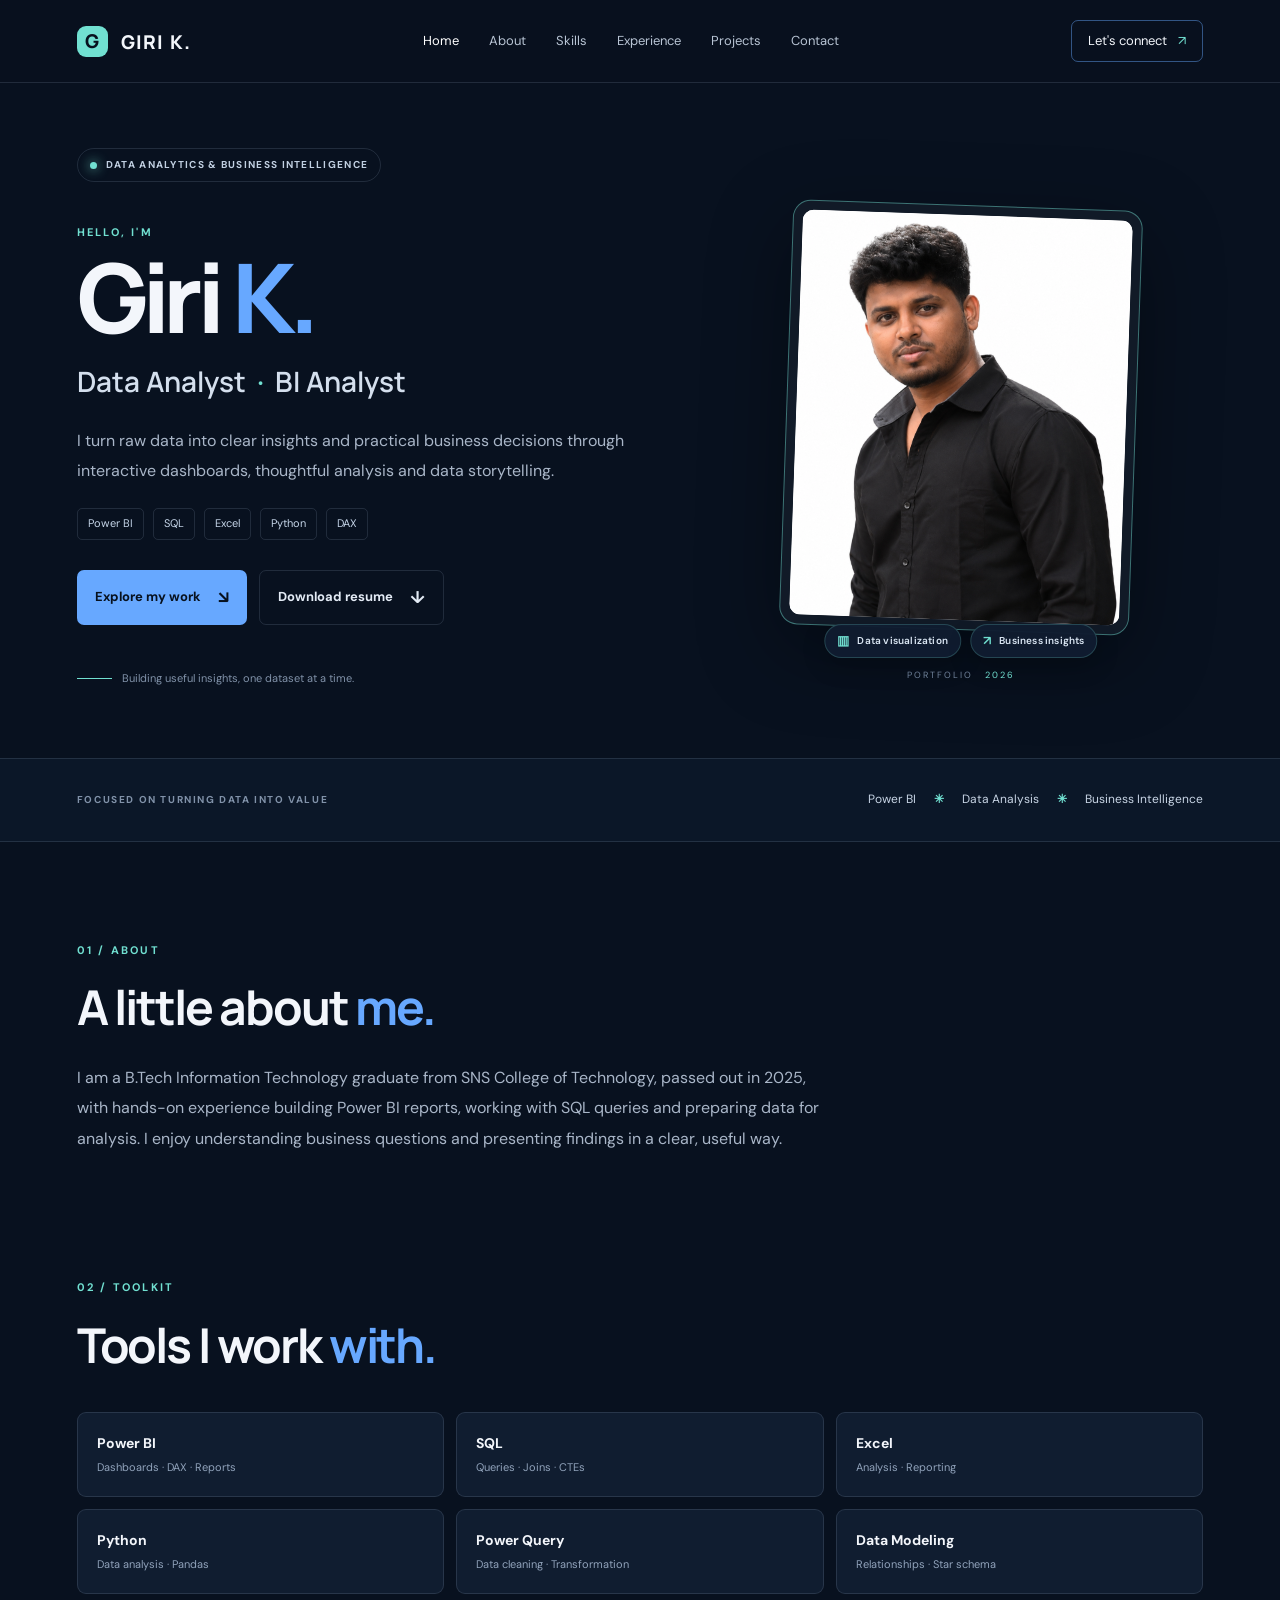
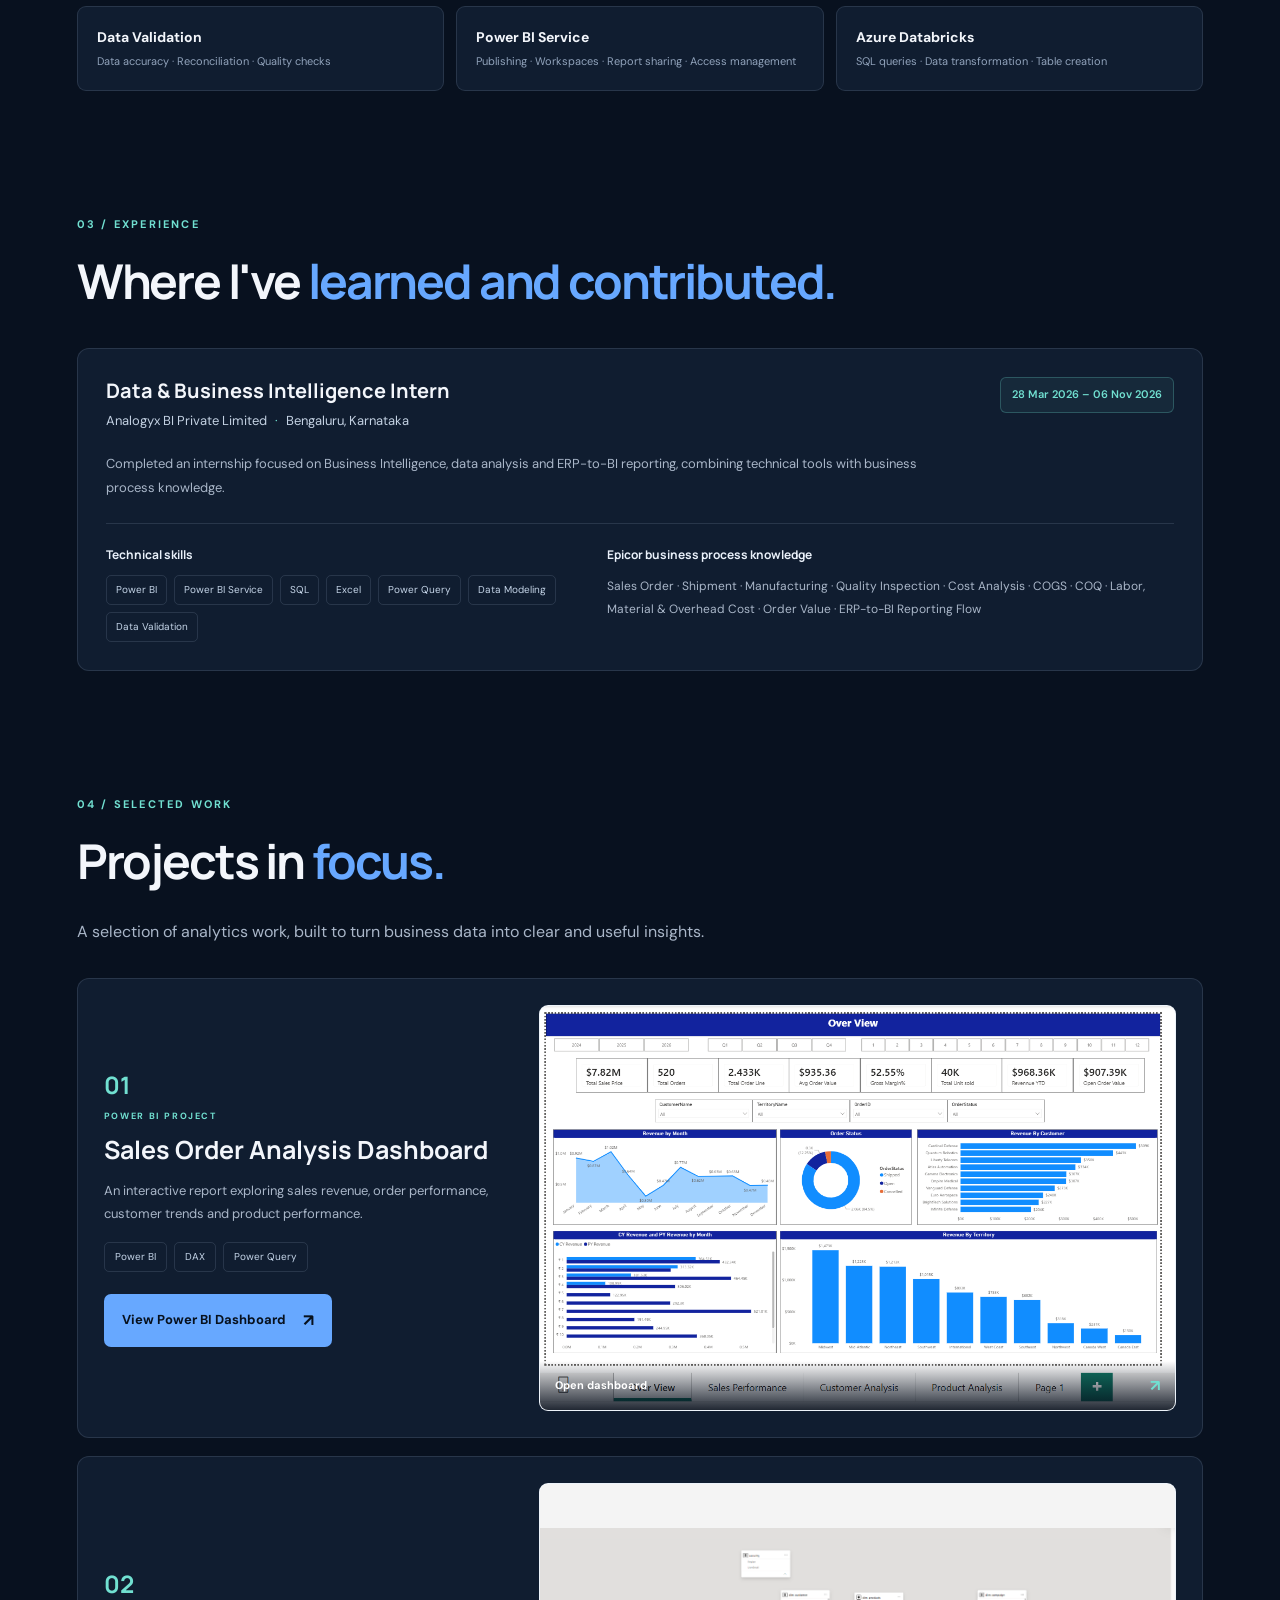
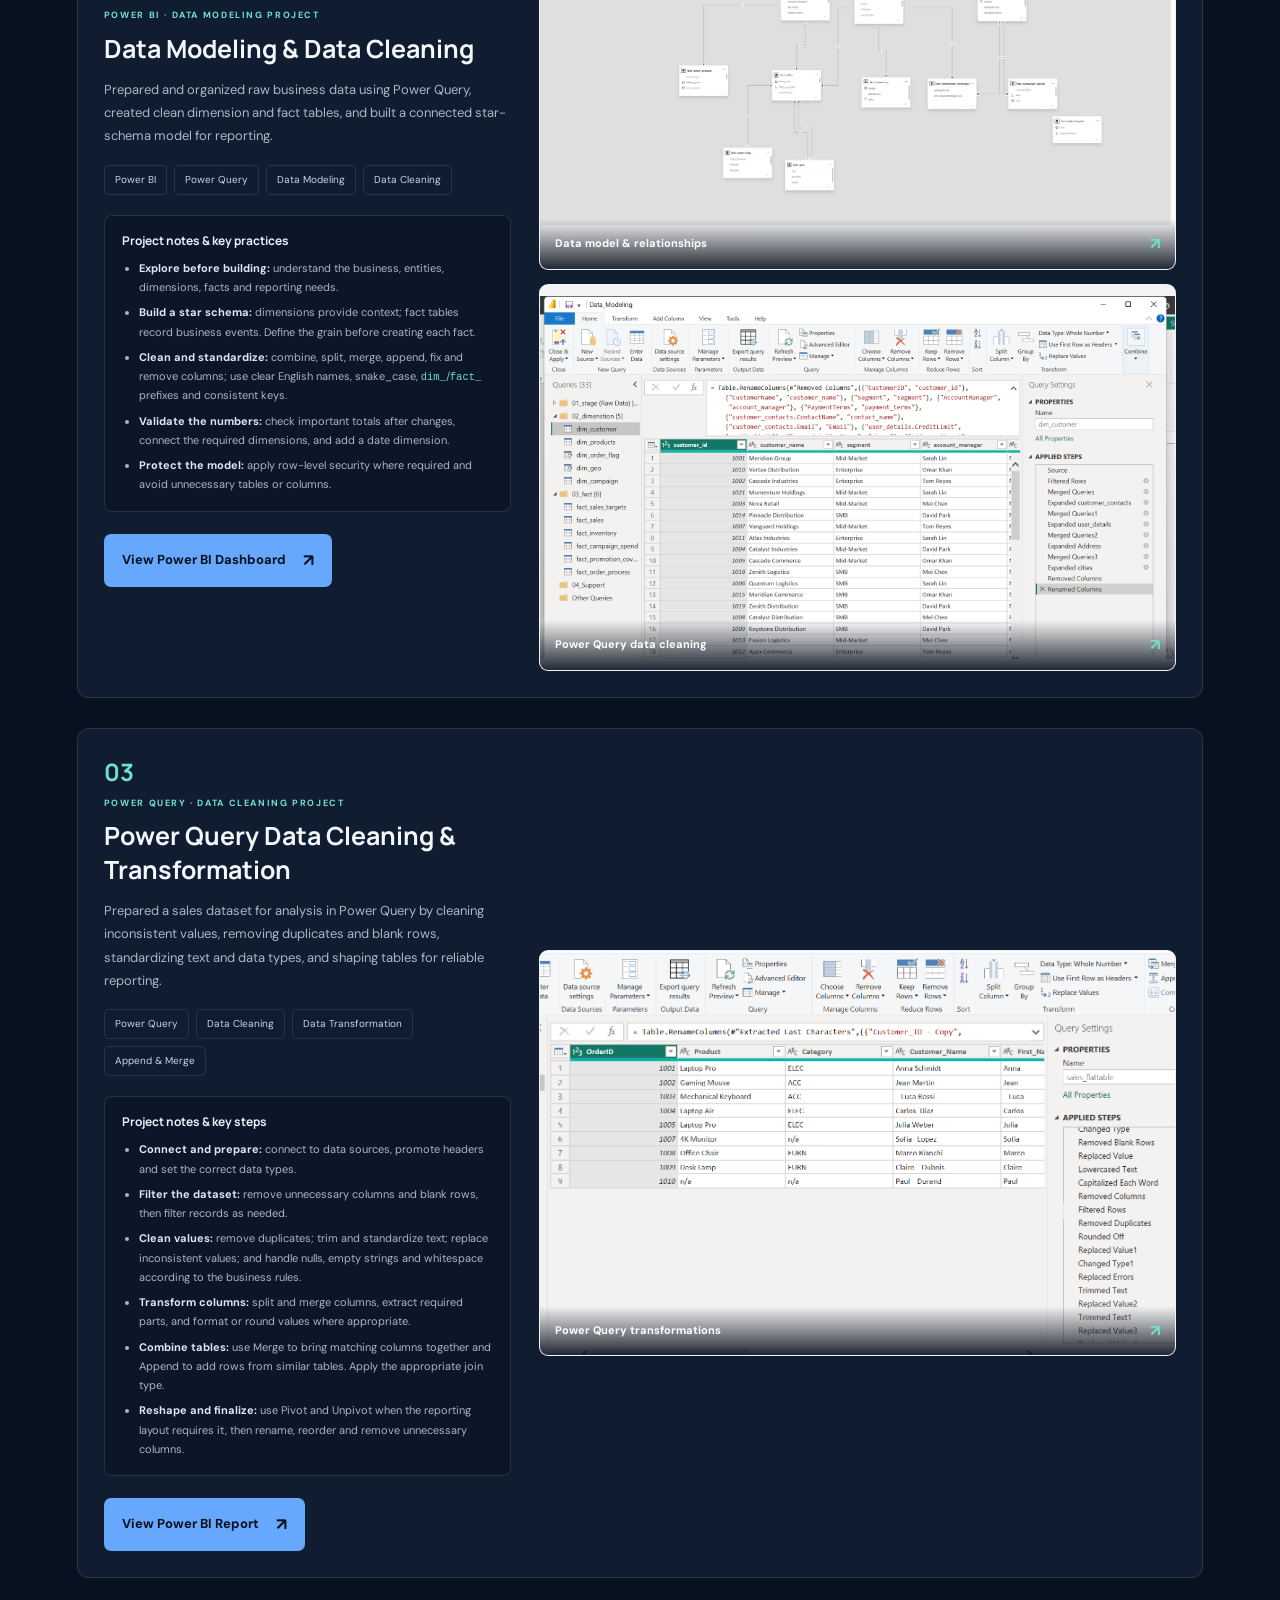
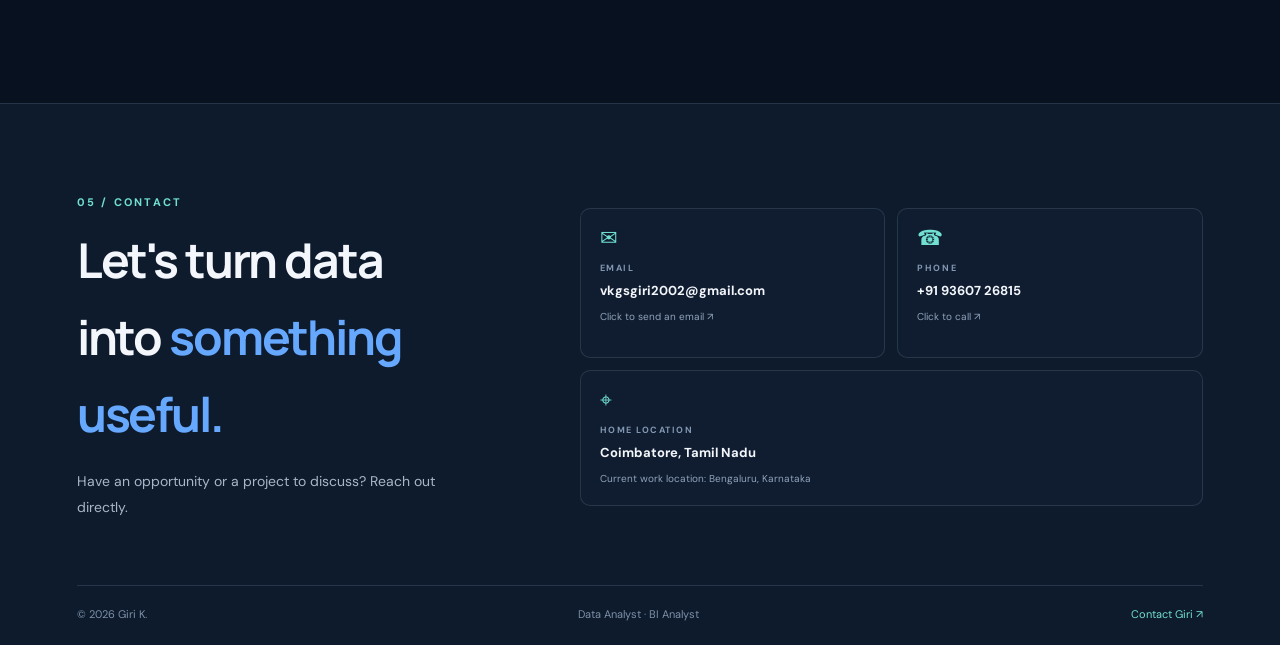
==== commit 0b764aa6: "Add files via upload" ====
--- a/index.html
+++ b/index.html
@@ -87,6 +87,8 @@
         <div class="skill-item"><strong>Power Query</strong><small>Data cleaning · Transformation</small></div>
         <div class="skill-item"><strong>Data Modeling</strong><small>Relationships · Star schema</small></div>
         <div class="skill-item"><strong>Data Validation</strong><small>Data accuracy · Reconciliation · Quality checks</small></div>
+        <div class="skill-item"><strong>Power BI Service</strong><small>Publishing · Workspaces · Report sharing · Access management</small></div>
+        <div class="skill-item"><strong>Azure Databricks</strong><small>SQL queries · Data transformation · Table creation</small></div>
       </div>
     </section>
 
